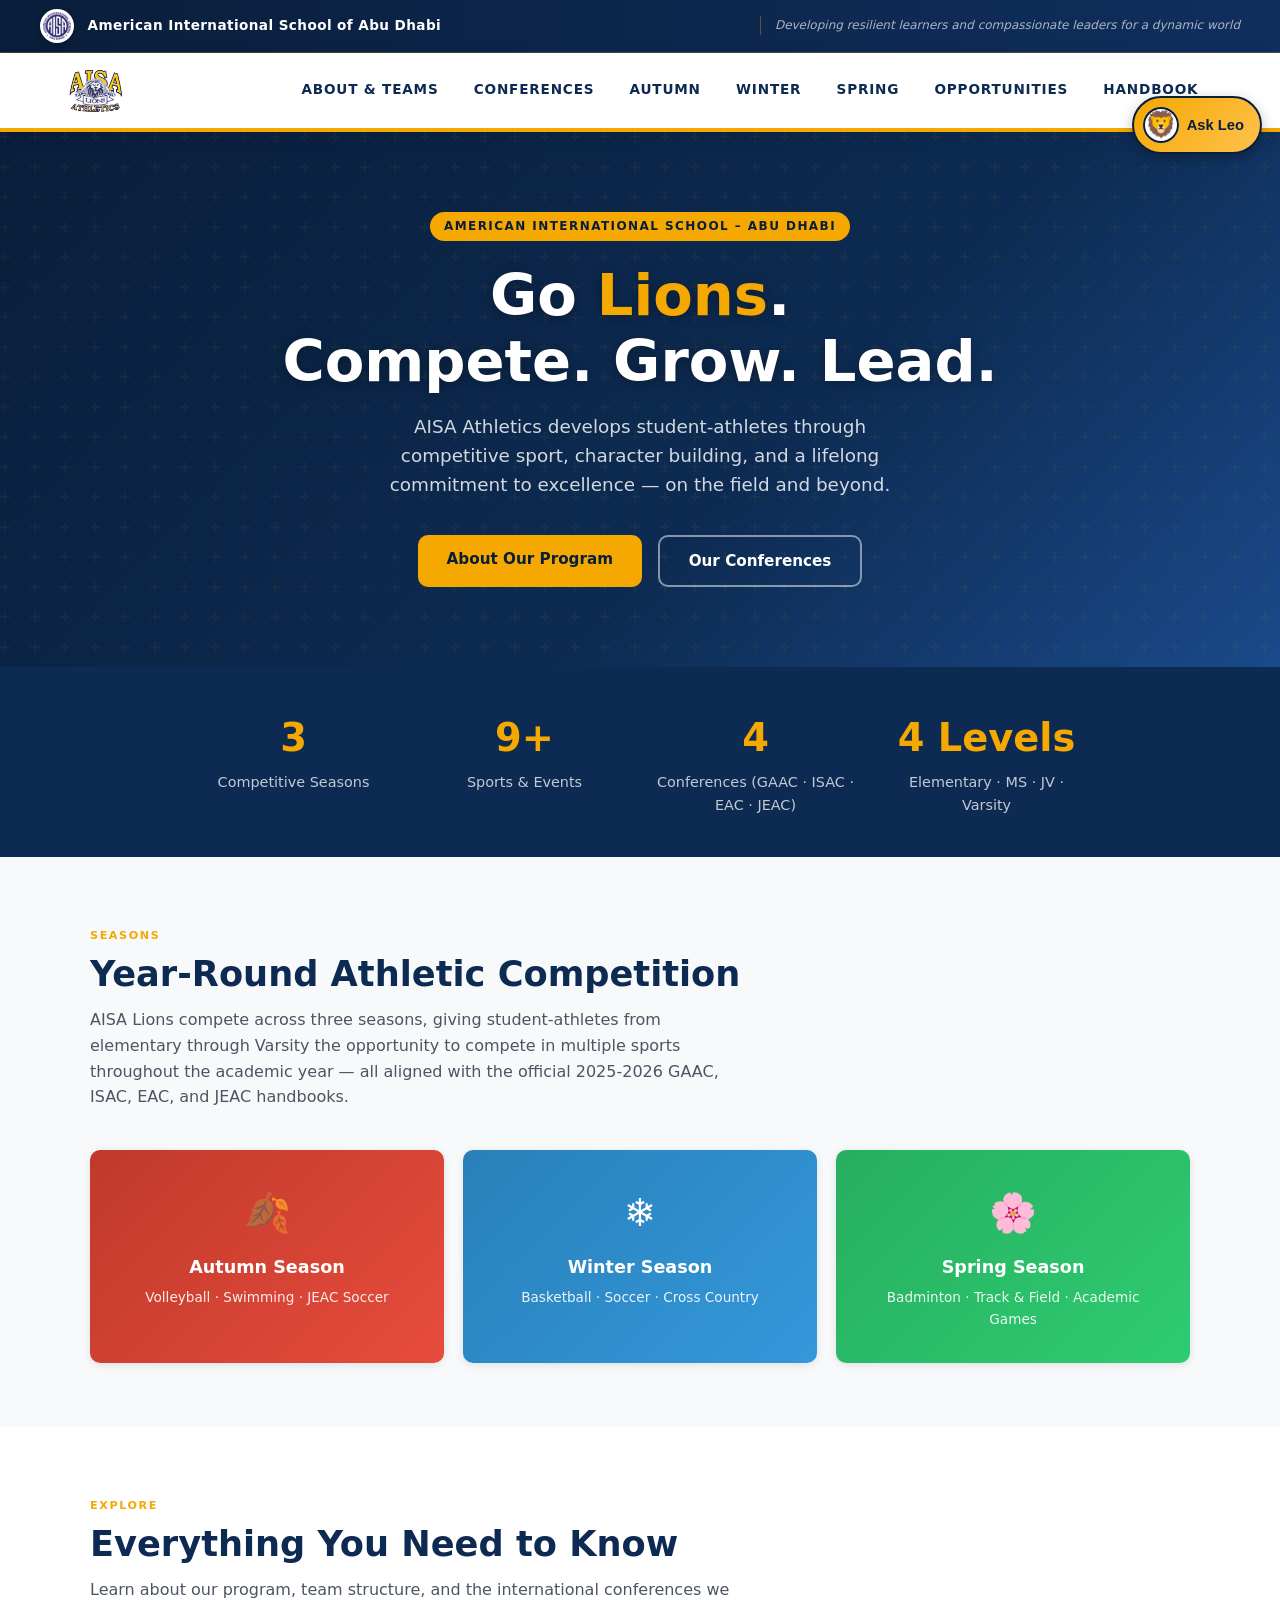
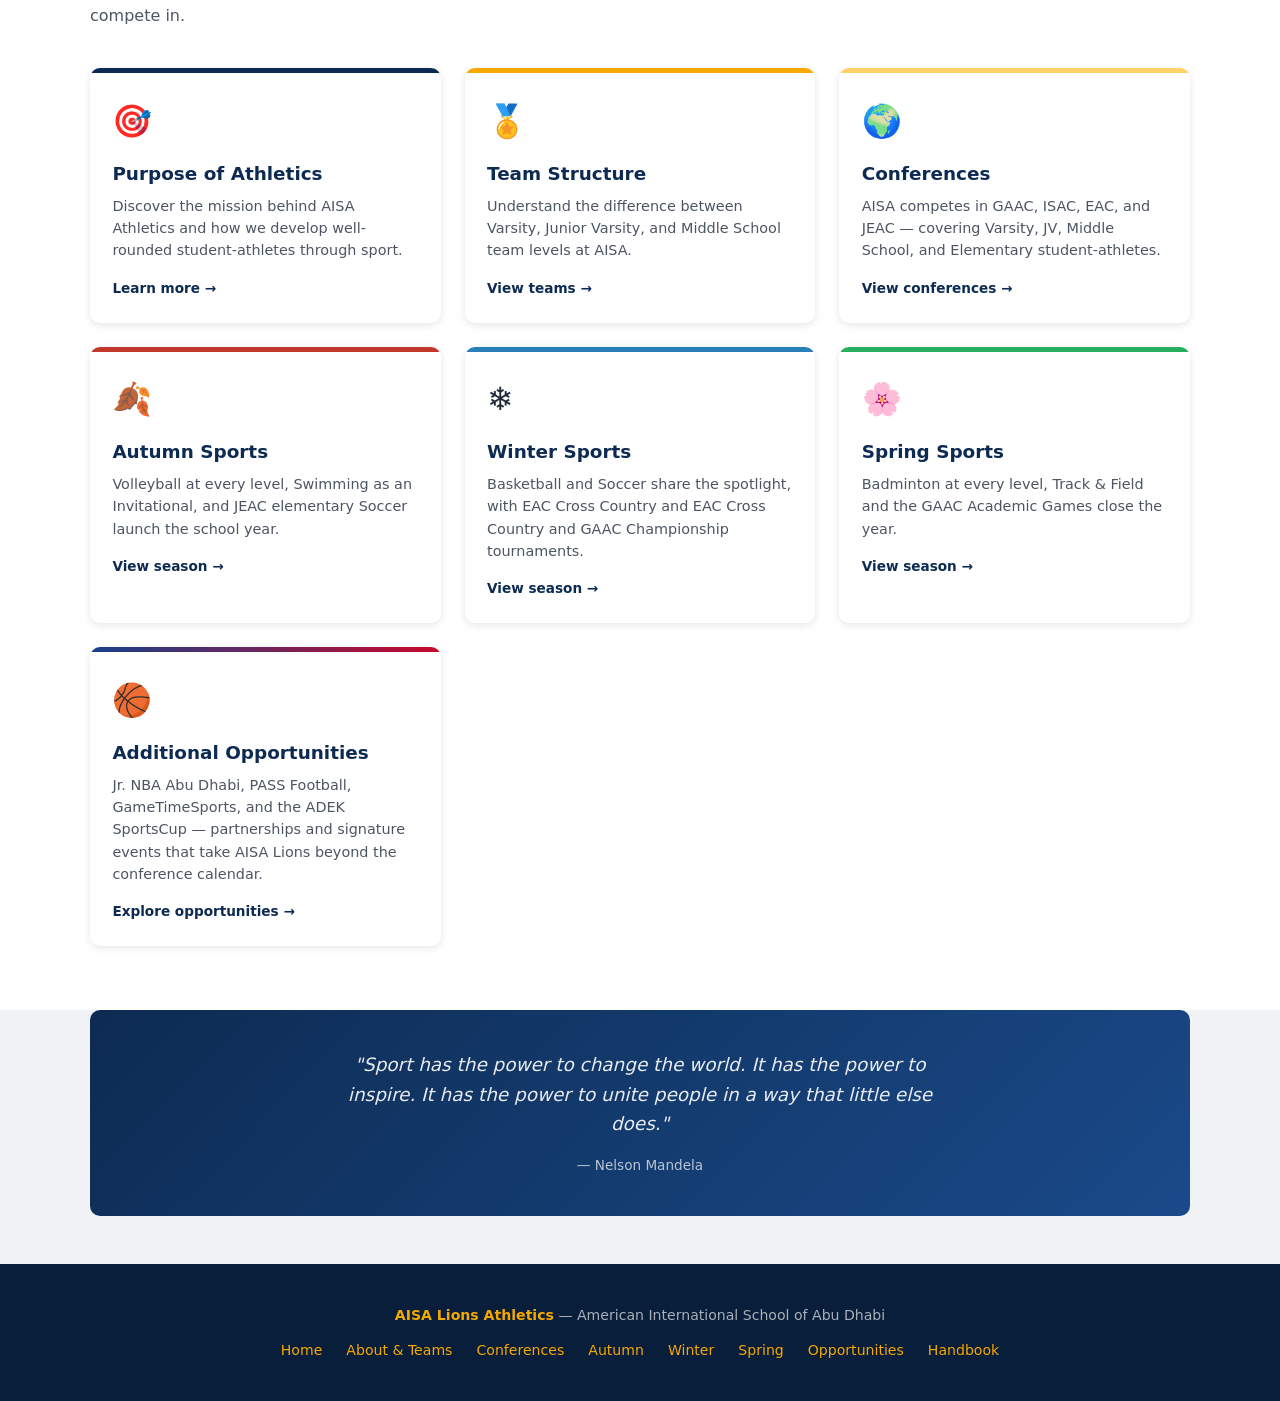
==== index.html @ 39040dd6 "Add files via upload" ====
<!DOCTYPE html>
<html lang="en">
<head>
  <meta charset="UTF-8" />
  <meta name="viewport" content="width=device-width, initial-scale=1.0" />
  <title>AISA Lions Athletics</title>
  <link rel="stylesheet" href="styles.css" />
</head>
<body>

  <!-- AISA SITE HEADER -->
  <header class="site-header">
    <div class="top-bar">
      <div class="top-bar-inner">
        <img src="AISAOfficalLogo.png" alt="AISA – American International School of Abu Dhabi" class="official-logo" />
        <span class="school-name">American International School of Abu Dhabi</span>
        <span class="top-bar-tagline">Developing resilient learners and compassionate leaders for a dynamic world</span>
      </div>
    </div>
    <nav class="main-nav" aria-label="Primary">
      <div class="main-nav-inner">
        <a href="index.html" class="lions-brand" aria-label="AISA Lions Athletics — Home">
          <img src="GAAC%20Logos(WebsiteVersion)/AISA/AISALionsLogo%20%20copy.png" alt="AISA Lions Athletics" />
        </a>
        <input type="checkbox" id="nav-toggle-checkbox" />
        <label for="nav-toggle-checkbox" class="nav-toggle" aria-label="Toggle navigation">☰</label>
        <ul class="nav-links">
          <li><a href="purpose.html">About &amp; Teams</a></li>
          <li><a href="conferences.html">Conferences</a></li>
          <li><a href="autumn.html">Autumn</a></li>
          <li><a href="winter.html">Winter</a></li>
          <li><a href="spring.html">Spring</a></li>
          <li><a href="opportunities.html">Opportunities</a></li>
          <li><a href="handbook.html">Handbook</a></li>
        </ul>
      </div>
    </nav>
  </header>

  <!-- HERO -->
  <section class="hero">
    <div class="hero-content">
      <span class="hero-eyebrow">American International School – Abu Dhabi</span>
      <h1>Go <em>Lions</em>.<br>Compete. Grow. Lead.</h1>
      <p>AISA Athletics develops student-athletes through competitive sport, character building, and a lifelong commitment to excellence — on the field and beyond.</p>
      <div class="hero-ctas">
        <a class="btn btn-gold" href="purpose.html">About Our Program</a>
        <a class="btn btn-outline" href="conferences.html">Our Conferences</a>
      </div>
    </div>
  </section>

  <!-- STATS STRIP -->
  <div class="stats-strip">
    <div class="stats-inner">
      <div class="stat-item"><h2>3</h2><p>Competitive Seasons</p></div>
      <div class="stat-item"><h2>9+</h2><p>Sports &amp; Events</p></div>
      <div class="stat-item"><h2>4</h2><p>Conferences (GAAC · ISAC · EAC · JEAC)</p></div>
      <div class="stat-item"><h2>4 Levels</h2><p>Elementary · MS · JV · Varsity</p></div>
    </div>
  </div>

  <!-- SEASON OVERVIEW -->
  <section style="background: var(--off-white);">
    <div class="container">
      <div class="section-label">Seasons</div>
      <h2 class="section-title">Year-Round Athletic Competition</h2>
      <p class="section-sub">AISA Lions compete across three seasons, giving student-athletes from elementary through Varsity the opportunity to compete in multiple sports throughout the academic year — all aligned with the official 2025-2026 GAAC, ISAC, EAC, and JEAC handbooks.</p>
      <div class="season-nav">
        <a class="season-card sc-autumn" href="autumn.html">
          <span class="season-icon">🍂</span>
          Autumn Season
          <p>Volleyball · Swimming · JEAC Soccer</p>
        </a>
        <a class="season-card sc-winter" href="winter.html">
          <span class="season-icon">❄️</span>
          Winter Season
          <p>Basketball · Soccer · Cross Country</p>
        </a>
        <a class="season-card sc-spring" href="spring.html">
          <span class="season-icon">🌸</span>
          Spring Season
          <p>Badminton · Track &amp; Field · Academic Games</p>
        </a>
      </div>
    </div>
  </section>

  <!-- QUICK LINKS -->
  <section>
    <div class="container">
      <div class="section-label">Explore</div>
      <h2 class="section-title">Everything You Need to Know</h2>
      <p class="section-sub">Learn about our program, team structure, and the international conferences we compete in.</p>
      <div class="card-grid">

        <a class="card" href="purpose.html">
          <div class="card-accent" style="background: var(--navy);"></div>
          <div class="card-body">
            <span class="card-icon">🎯</span>
            <h3>Purpose of Athletics</h3>
            <p>Discover the mission behind AISA Athletics and how we develop well-rounded student-athletes through sport.</p>
            <span class="card-link">Learn more →</span>
          </div>
        </a>

        <a class="card" href="purpose.html#teams">
          <div class="card-accent" style="background: var(--gold);"></div>
          <div class="card-body">
            <span class="card-icon">🏅</span>
            <h3>Team Structure</h3>
            <p>Understand the difference between Varsity, Junior Varsity, and Middle School team levels at AISA.</p>
            <span class="card-link">View teams →</span>
          </div>
        </a>

        <a class="card" href="conferences.html">
          <div class="card-accent" style="background: var(--gold-light);"></div>
          <div class="card-body">
            <span class="card-icon">🌍</span>
            <h3>Conferences</h3>
            <p>AISA competes in GAAC, ISAC, EAC, and JEAC — covering Varsity, JV, Middle School, and Elementary student-athletes.</p>
            <span class="card-link">View conferences →</span>
          </div>
        </a>

        <a class="card" href="autumn.html">
          <div class="card-accent" style="background: var(--autumn);"></div>
          <div class="card-body">
            <span class="card-icon">🍂</span>
            <h3>Autumn Sports</h3>
            <p>Volleyball at every level, Swimming as an Invitational, and JEAC elementary Soccer launch the school year.</p>
            <span class="card-link">View season →</span>
          </div>
        </a>

        <a class="card" href="winter.html">
          <div class="card-accent" style="background: var(--winter);"></div>
          <div class="card-body">
            <span class="card-icon">❄️</span>
            <h3>Winter Sports</h3>
            <p>Basketball and Soccer share the spotlight, with EAC Cross Country and EAC Cross Country and GAAC Championship tournaments.</p>
            <span class="card-link">View season →</span>
          </div>
        </a>

        <a class="card" href="spring.html">
          <div class="card-accent" style="background: var(--spring);"></div>
          <div class="card-body">
            <span class="card-icon">🌸</span>
            <h3>Spring Sports</h3>
            <p>Badminton at every level, Track &amp; Field and the GAAC Academic Games close the year.</p>
            <span class="card-link">View season →</span>
          </div>
        </a>

        <a class="card" href="opportunities.html">
          <div class="card-accent" style="background: linear-gradient(90deg, #17408b, #c9082a);"></div>
          <div class="card-body">
            <span class="card-icon">🏀</span>
            <h3>Additional Opportunities</h3>
            <p>Jr. NBA Abu Dhabi, PASS Football, GameTimeSports, and the ADEK SportsCup — partnerships and signature events that take AISA Lions beyond the conference calendar.</p>
            <span class="card-link">Explore opportunities →</span>
          </div>
        </a>

      </div>
    </div>
  </section>

  <!-- CALLOUT -->
  <section style="background: var(--gray-100); padding-top: 0; padding-bottom: 3rem;">
    <div class="container">
      <div class="callout">
        <p>"Sport has the power to change the world. It has the power to inspire. It has the power to unite people in a way that little else does."</p>
        <cite>— Nelson Mandela</cite>
      </div>
    </div>
  </section>

  <!-- FOOTER -->
  <footer>
    <strong>AISA Lions Athletics</strong> — American International School of Abu Dhabi<br>
    <div class="footer-links">
      <a href="index.html">Home</a>
      <a href="purpose.html">About &amp; Teams</a>
      <a href="conferences.html">Conferences</a>
      <a href="autumn.html">Autumn</a>
      <a href="winter.html">Winter</a>
      <a href="spring.html">Spring</a>
      <a href="opportunities.html">Opportunities</a>
      <a href="handbook.html">Handbook</a>
    </div>
  </footer>

  <script src="leo.js" defer></script>
</body>
</html>
---- styles.css ----
/* ============================================================
   AISA Lions Athletics — Shared Stylesheet
   ============================================================ */

:root {
  --navy:      #0d2b52;
  --navy-dark: #091e3a;
  --gold:      #f5a800;
  --gold-light:#ffd166;
  --white:     #ffffff;
  --off-white: #f8f9fb;
  --gray-100:  #f0f2f5;
  --gray-300:  #d1d5db;
  --gray-600:  #4b5563;
  --gray-800:  #1f2937;
  --autumn:    #c0392b;
  --winter:    #2980b9;
  --spring:    #27ae60;
  --shadow-sm: 0 2px 8px rgba(0,0,0,.10);
  --shadow-md: 0 4px 20px rgba(0,0,0,.14);
  --radius:    10px;
}

*, *::before, *::after { box-sizing: border-box; margin: 0; padding: 0; }

html { scroll-behavior: smooth; }

body {
  font-family: 'Segoe UI', system-ui, -apple-system, sans-serif;
  color: var(--gray-800);
  background: var(--white);
  line-height: 1.6;
}

/* ============================================================
   AISA SITE HEADER — Lions Athletics
============================================================ */
.site-header { position: relative; }

/* ── Top Bar (school identity, scrolls away) ── */
.top-bar {
  background: linear-gradient(90deg, var(--navy-dark) 0%, #102e5e 100%);
  color: rgba(255,255,255,.9);
  padding: .55rem 1.5rem;
  border-bottom: 1px solid rgba(245,168,0,.25);
}
.top-bar-inner {
  max-width: 1200px;
  margin: 0 auto;
  display: flex;
  align-items: center;
  gap: .85rem;
}
.official-logo {
  width: 34px;
  height: 34px;
  background: var(--white);
  border-radius: 50%;
  padding: 3px;
  flex-shrink: 0;
  box-shadow: 0 2px 6px rgba(0,0,0,.25);
  display: block;
}
.school-name {
  font-size: .85rem;
  font-weight: 700;
  letter-spacing: .03em;
  color: var(--white);
}
.top-bar-tagline {
  font-size: .75rem;
  font-style: italic;
  color: rgba(255,255,255,.65);
  margin-left: auto;
  border-left: 1px solid rgba(245,168,0,.35);
  padding-left: .85rem;
}

/* ── Main Nav (athletics brand + nav, sticky) ── */
.main-nav {
  background: var(--white);
  position: sticky;
  top: 0;
  z-index: 100;
  box-shadow: 0 4px 18px rgba(0,0,0,.08);
  border-bottom: 4px solid var(--gold);
}
.main-nav-inner {
  max-width: 1200px;
  margin: 0 auto;
  padding: 0 1.5rem;
  display: flex;
  align-items: center;
  gap: 1rem;
}

.lions-brand {
  display: flex;
  align-items: center;
  flex-shrink: 0;
  text-decoration: none;
  padding: .35rem 0;
}
.lions-brand img {
  height: 64px;
  width: auto;
  display: block;
  transition: transform .25s ease;
}
.lions-brand:hover img { transform: scale(1.05); }

#nav-toggle-checkbox { display: none; }
.nav-toggle {
  display: none;
  background: var(--navy);
  color: var(--gold);
  border: none;
  font-size: 1.5rem;
  padding: .25rem .65rem;
  border-radius: 6px;
  cursor: pointer;
  margin-left: auto;
  font-weight: 700;
  line-height: 1;
}

.nav-links {
  display: flex;
  list-style: none;
  gap: 0;
  margin: 0 0 0 auto;
  padding: 0;
}
.nav-links li { list-style: none; }
.nav-links a {
  display: block;
  padding: 1.6rem 1.1rem;
  color: var(--navy);
  text-decoration: none;
  font-size: .85rem;
  font-weight: 700;
  letter-spacing: .06em;
  text-transform: uppercase;
  position: relative;
  transition: color .15s;
  white-space: nowrap;
}
.nav-links a::after {
  content: '';
  position: absolute;
  left: 50%;
  bottom: 0;
  width: 0;
  height: 4px;
  background: var(--gold);
  transition: width .25s ease, left .25s ease;
  transform: translateY(0);
}
.nav-links a:hover { color: var(--gold); }
.nav-links a:hover::after,
.nav-links a.active::after {
  width: calc(100% - 2.2rem);
  left: 1.1rem;
}
.nav-links a.active { color: var(--navy); }

@media (max-width: 900px) {
  .lions-brand img { height: 54px; }
  .nav-links a { padding: 1.3rem .85rem; font-size: .78rem; }
  .top-bar-tagline { display: none; }
}

@media (max-width: 720px) {
  .main-nav-inner { padding: 0 1rem; }
  .nav-toggle { display: block; }
  .nav-links {
    display: none;
    position: absolute;
    top: 100%;
    left: 0;
    right: 0;
    flex-direction: column;
    background: var(--white);
    border-bottom: 4px solid var(--gold);
    box-shadow: 0 8px 16px rgba(0,0,0,.12);
    margin: 0;
  }
  #nav-toggle-checkbox:checked ~ .nav-links { display: flex; }
  .nav-links a { padding: 1rem 1.25rem; border-bottom: 1px solid var(--gray-100); }
  .nav-links a::after { display: none; }
  .nav-links a:hover { background: var(--off-white); color: var(--navy); }
  .nav-links a.active { background: var(--off-white); border-left: 4px solid var(--gold); }
}

@media (max-width: 480px) {
  .school-name { font-size: .7rem; letter-spacing: 0; }
  .lions-brand img { height: 46px; }
  .top-bar { padding: .4rem .9rem; }
  .official-logo { width: 28px; height: 28px; }
}

/* ---- HERO ---- */
.hero {
  background: linear-gradient(135deg, var(--navy-dark) 0%, var(--navy) 60%, #1a4a8a 100%);
  color: var(--white);
  text-align: center;
  padding: 5rem 1.5rem;
  position: relative;
  overflow: hidden;
}

.hero::before {
  content: "";
  position: absolute;
  inset: 0;
  background: url("data:image/svg+xml,%3Csvg width='60' height='60' viewBox='0 0 60 60' xmlns='http://www.w3.org/2000/svg'%3E%3Cg fill='none' fill-rule='evenodd'%3E%3Cg fill='%23f5a800' fill-opacity='0.05'%3E%3Cpath d='M36 34v-4h-2v4h-4v2h4v4h2v-4h4v-2h-4zm0-30V0h-2v4h-4v2h4v4h2V6h4V4h-4zM6 34v-4H4v4H0v2h4v4h2v-4h4v-2H6zM6 4V0H4v4H0v2h4v4h2V6h4V4H6z'/%3E%3C/g%3E%3C/g%3E%3C/svg%3E");
  opacity: 1;
}

.hero-content { position: relative; max-width: 760px; margin: 0 auto; }

.hero-eyebrow {
  display: inline-block;
  background: var(--gold);
  color: var(--navy-dark);
  font-size: .75rem;
  font-weight: 800;
  letter-spacing: .12em;
  text-transform: uppercase;
  padding: .3rem .9rem;
  border-radius: 2rem;
  margin-bottom: 1.4rem;
}

.hero h1 {
  font-size: clamp(2.2rem, 5vw, 3.6rem);
  font-weight: 900;
  line-height: 1.15;
  margin-bottom: 1rem;
  text-shadow: 0 2px 12px rgba(0,0,0,.3);
}

.hero h1 em {
  color: var(--gold);
  font-style: normal;
}

.hero p {
  font-size: 1.15rem;
  color: rgba(255,255,255,.82);
  max-width: 560px;
  margin: 0 auto 2.2rem;
}

.btn {
  display: inline-block;
  padding: .75rem 1.8rem;
  border-radius: var(--radius);
  font-weight: 700;
  font-size: .95rem;
  text-decoration: none;
  transition: transform .15s, box-shadow .15s, opacity .15s;
}

.btn:hover { transform: translateY(-2px); box-shadow: var(--shadow-md); opacity: .92; }

.btn-gold  { background: var(--gold); color: var(--navy-dark); }
.btn-white { background: var(--white); color: var(--navy); border: 2px solid var(--white); }
.btn-outline { background: transparent; color: var(--white); border: 2px solid rgba(255,255,255,.5); }
.btn-outline:hover { border-color: var(--gold); color: var(--gold); }

.hero-ctas { display: flex; gap: 1rem; justify-content: center; flex-wrap: wrap; }

/* ---- SECTION WRAPPERS ---- */
section { padding: 4rem 1.5rem; }

.container { max-width: 1100px; margin: 0 auto; }

.section-label {
  display: inline-block;
  font-size: .7rem;
  font-weight: 800;
  letter-spacing: .14em;
  text-transform: uppercase;
  color: var(--gold);
  margin-bottom: .5rem;
}

.section-title {
  font-size: clamp(1.6rem, 3vw, 2.2rem);
  font-weight: 800;
  color: var(--navy);
  margin-bottom: .75rem;
  line-height: 1.2;
}

.section-sub {
  color: var(--gray-600);
  max-width: 640px;
  margin-bottom: 2.5rem;
  font-size: 1rem;
}

/* ---- CARD GRID ---- */
.card-grid {
  display: grid;
  grid-template-columns: repeat(auto-fit, minmax(260px, 1fr));
  gap: 1.5rem;
}

.card {
  background: var(--white);
  border-radius: var(--radius);
  box-shadow: var(--shadow-sm);
  overflow: hidden;
  transition: transform .2s, box-shadow .2s;
  text-decoration: none;
  color: inherit;
}

.card:hover { transform: translateY(-4px); box-shadow: var(--shadow-md); }

.card-accent {
  height: 5px;
}

.card-body { padding: 1.4rem; }

.card-icon {
  font-size: 2rem;
  margin-bottom: .75rem;
  display: block;
}

.card h3 {
  font-size: 1.15rem;
  font-weight: 700;
  color: var(--navy);
  margin-bottom: .4rem;
}

.card p {
  font-size: .9rem;
  color: var(--gray-600);
  line-height: 1.55;
}

.card-link {
  display: inline-block;
  margin-top: 1rem;
  font-size: .85rem;
  font-weight: 600;
  color: var(--navy);
  text-decoration: none;
}
.card-link:hover { color: var(--gold); }

/* ---- SEASON BANNER ---- */
.season-hero {
  padding: 4rem 1.5rem;
  color: var(--white);
  text-align: center;
}

.season-hero h1 { font-size: clamp(2rem, 5vw, 3.2rem); font-weight: 900; margin-bottom: .5rem; }
.season-hero p { font-size: 1.1rem; opacity: .88; max-width: 540px; margin: 0 auto; }

.autumn-hero { background: linear-gradient(135deg, #7d1e10, #c0392b, #e74c3c); }
.winter-hero { background: linear-gradient(135deg, #1a4a72, #2980b9, #3498db); }
.spring-hero  { background: linear-gradient(135deg, #145a32, #27ae60, #2ecc71); }

/* ---- SPORT CARDS ---- */
.sport-grid {
  display: grid;
  grid-template-columns: repeat(auto-fit, minmax(280px, 1fr));
  gap: 1.5rem;
}

.sport-card {
  background: var(--white);
  border-radius: var(--radius);
  box-shadow: var(--shadow-sm);
  overflow: hidden;
  transition: transform .2s, box-shadow .2s;
}

.sport-card:hover { transform: translateY(-4px); box-shadow: var(--shadow-md); }

.sport-card-header {
  padding: 1.4rem;
  display: flex;
  align-items: center;
  gap: 1rem;
}

.sport-emoji { font-size: 2.4rem; flex-shrink: 0; }

.sport-card-header h3 { font-size: 1.2rem; font-weight: 700; color: var(--white); margin-bottom: .15rem; }
.sport-card-header span { font-size: .8rem; opacity: .85; color: var(--white); }

.sport-card-body { padding: 1.2rem 1.4rem; }

.sport-card-body p { font-size: .9rem; color: var(--gray-600); margin-bottom: 1rem; }

.team-badges { display: flex; flex-wrap: wrap; gap: .4rem; }

.badge {
  display: inline-block;
  padding: .25rem .7rem;
  border-radius: 2rem;
  font-size: .75rem;
  font-weight: 600;
  border: 1.5px solid;
}

.badge-varsity { border-color: var(--navy); color: var(--navy); background: rgba(13,43,82,.07); }
.badge-jv      { border-color: var(--gold); color: #8a6100; background: rgba(245,168,0,.10); }
.badge-ms      { border-color: var(--spring); color: #145a32; background: rgba(39,174,96,.10); }

/* ---- TEAM LEVEL SECTION (purpose page) ---- */
.level-grid {
  display: grid;
  grid-template-columns: repeat(auto-fit, minmax(240px, 1fr));
  gap: 1.5rem;
  margin-top: 2rem;
}

.level-card {
  border-radius: var(--radius);
  padding: 1.8rem;
  text-align: center;
}

.level-card h3 { font-size: 1.3rem; font-weight: 800; margin: .75rem 0 .4rem; }
.level-card p  { font-size: .9rem; line-height: 1.6; }

.level-varsity { background: linear-gradient(135deg, #0d2b52, #1a4a8a); color: var(--white); }
.level-jv      { background: linear-gradient(135deg, #7a5100, #c47d00); color: var(--white); }
.level-ms      { background: linear-gradient(135deg, #145a32, #1e8449); color: var(--white); }

.level-icon { font-size: 2.6rem; }

/* ---- VALUES ---- */
.values-grid {
  display: grid;
  grid-template-columns: repeat(auto-fit, minmax(200px, 1fr));
  gap: 1.2rem;
}

.value-item {
  text-align: center;
  padding: 1.6rem 1rem;
  border-radius: var(--radius);
  background: var(--gray-100);
}

.value-item .icon { font-size: 2rem; margin-bottom: .6rem; display: block; }
.value-item h4 { font-weight: 700; color: var(--navy); margin-bottom: .3rem; }
.value-item p  { font-size: .85rem; color: var(--gray-600); }

/* ---- SEASON NAV CARDS ---- */
.season-nav {
  display: grid;
  grid-template-columns: repeat(auto-fit, minmax(220px, 1fr));
  gap: 1.2rem;
}

.season-card {
  border-radius: var(--radius);
  padding: 2rem;
  text-align: center;
  text-decoration: none;
  color: var(--white);
  font-weight: 700;
  font-size: 1.1rem;
  transition: transform .2s, box-shadow .2s;
  box-shadow: var(--shadow-sm);
}

.season-card:hover { transform: translateY(-4px); box-shadow: var(--shadow-md); }
.season-card p { font-size: .85rem; font-weight: 400; margin-top: .4rem; opacity: .9; }
.season-card .season-icon { font-size: 2.4rem; display: block; margin-bottom: .6rem; }

.sc-autumn { background: linear-gradient(135deg, #c0392b, #e74c3c); }
.sc-winter { background: linear-gradient(135deg, #2980b9, #3498db); }
.sc-spring  { background: linear-gradient(135deg, #27ae60, #2ecc71); }

/* ---- STATS STRIP ---- */
.stats-strip {
  background: var(--navy);
  color: var(--white);
  padding: 2.5rem 1.5rem;
  text-align: center;
}

.stats-inner {
  max-width: 900px;
  margin: 0 auto;
  display: grid;
  grid-template-columns: repeat(auto-fit, minmax(160px, 1fr));
  gap: 1.5rem;
}

.stat-item h2 { font-size: 2.4rem; font-weight: 900; color: var(--gold); }
.stat-item p  { font-size: .9rem; color: rgba(255,255,255,.75); margin-top: .15rem; }

/* ---- SCHEDULE TABLE ---- */
.schedule-table {
  width: 100%;
  border-collapse: collapse;
  font-size: .9rem;
  box-shadow: var(--shadow-sm);
  border-radius: var(--radius);
  overflow: hidden;
}

.schedule-table th {
  background: var(--navy);
  color: var(--gold);
  text-align: left;
  padding: .75rem 1rem;
  font-weight: 700;
  font-size: .8rem;
  letter-spacing: .06em;
  text-transform: uppercase;
}

.schedule-table td {
  padding: .7rem 1rem;
  border-bottom: 1px solid var(--gray-100);
  color: var(--gray-800);
}

.schedule-table tr:last-child td { border-bottom: none; }
.schedule-table tr:nth-child(even) td { background: var(--gray-100); }

/* ---- QUOTE / CALLOUT ---- */
.callout {
  background: linear-gradient(135deg, var(--navy), #1a4a8a);
  color: var(--white);
  border-radius: var(--radius);
  padding: 2.5rem;
  text-align: center;
}

.callout p { font-size: 1.15rem; font-style: italic; opacity: .9; max-width: 600px; margin: 0 auto 1rem; }
.callout cite { font-size: .85rem; opacity: .7; font-style: normal; display: block; }

/* ---- FOOTER ---- */
footer {
  background: var(--navy-dark);
  color: rgba(255,255,255,.65);
  padding: 2.5rem 1.5rem;
  text-align: center;
  font-size: .88rem;
}

footer strong { color: var(--gold); }
footer a { color: var(--gold); text-decoration: none; }
footer .footer-links { display: flex; gap: 1.5rem; justify-content: center; flex-wrap: wrap; margin-top: .75rem; }

/* ---- BREADCRUMB ---- */
.breadcrumb {
  background: var(--gray-100);
  padding: .6rem 1.5rem;
  font-size: .82rem;
  color: var(--gray-600);
}

.breadcrumb a { color: var(--navy); text-decoration: none; font-weight: 500; }
.breadcrumb a:hover { color: var(--gold); }
.breadcrumb span { margin: 0 .4rem; }

/* ---- RESPONSIVE ---- */
@media (max-width: 640px) {
  .nav-links a { padding: .7rem .6rem; font-size: .8rem; }
  .nav-links a::before { display: none; }
  section { padding: 2.5rem 1rem; }
  .hero { padding: 3.5rem 1rem; }
  .callout { padding: 1.8rem 1rem; }
}

/* ============================================================
   LEO — AISA Lions Athletics chat assistant
============================================================ */
#leo-widget { position: fixed; top: 96px; right: 18px; z-index: 1000; font-family: 'Segoe UI', system-ui, sans-serif; }

#leo-toggle {
  display: flex; align-items: center; gap: .5rem;
  background: linear-gradient(135deg, var(--gold) 0%, #ffc14d 100%);
  color: var(--navy-dark);
  border: 2.5px solid var(--navy-dark);
  border-radius: 50px;
  padding: .55rem 1rem .55rem .55rem;
  font-weight: 800;
  font-size: .92rem;
  cursor: pointer;
  box-shadow: 0 4px 14px rgba(0,0,0,.25);
  transition: transform .15s, box-shadow .15s;
}
#leo-toggle:hover { transform: translateY(-2px); box-shadow: 0 6px 20px rgba(0,0,0,.3); }
#leo-toggle .leo-emoji {
  font-size: 1.6rem;
  background: var(--white);
  border-radius: 50%;
  width: 36px; height: 36px;
  display: inline-flex; align-items: center; justify-content: center;
  box-shadow: inset 0 0 0 2px var(--navy-dark);
  line-height: 1;
}
#leo-toggle.leo-active .leo-toggle-text { display: none; }
#leo-toggle.leo-active { padding: .35rem; }

#leo-panel {
  position: absolute;
  top: 60px; right: 0;
  width: 480px;
  max-width: calc(100vw - 24px);
  height: 620px;
  max-height: calc(100vh - 120px);
  background: var(--white);
  border-radius: 14px;
  box-shadow: 0 12px 40px rgba(0,0,0,.32);
  display: flex; flex-direction: column;
  overflow: hidden;
  transform-origin: top right;
  transition: opacity .18s, transform .18s;
  border: 2px solid var(--navy-dark);
}
#leo-panel.leo-hidden { opacity: 0; transform: scale(.92) translateY(-10px); pointer-events: none; }

.leo-header {
  background: linear-gradient(135deg, var(--navy-dark), var(--navy));
  color: var(--white);
  padding: .85rem 1rem;
  display: flex; align-items: center; gap: .7rem;
  border-bottom: 3px solid var(--gold);
}
.leo-avatar {
  font-size: 1.7rem;
  background: var(--gold);
  border-radius: 50%;
  width: 42px; height: 42px;
  display: inline-flex; align-items: center; justify-content: center;
  flex-shrink: 0;
  box-shadow: 0 0 0 2px var(--white);
}
.leo-title { flex: 1; line-height: 1.15; }
.leo-title strong { display: block; font-size: 1.05rem; color: var(--gold); }
.leo-title small { font-size: .72rem; opacity: .8; }
.leo-title small::before {
  content: '●';
  color: #2ecc71;
  margin-right: .25rem;
  font-size: .65rem;
  vertical-align: 1px;
}
#leo-close {
  background: transparent; border: none; color: var(--white);
  font-size: 1.7rem; line-height: 1; cursor: pointer;
  width: 28px; height: 28px; border-radius: 50%;
  display: flex; align-items: center; justify-content: center;
  transition: background .15s;
}
#leo-close:hover { background: rgba(255,255,255,.15); }

#leo-messages {
  flex: 1; overflow-y: auto;
  padding: 1rem;
  background: var(--off-white);
  display: flex; flex-direction: column; gap: .6rem;
}
.leo-msg { display: flex; gap: .5rem; max-width: 92%; }
.leo-msg-bot  { align-self: flex-start; }
.leo-msg-user { align-self: flex-end; flex-direction: row-reverse; }
.leo-msg-avatar {
  font-size: 1.1rem; flex-shrink: 0;
  background: var(--gold); border-radius: 50%;
  width: 28px; height: 28px;
  display: inline-flex; align-items: center; justify-content: center;
  align-self: flex-end;
}
.leo-msg-text {
  background: var(--white);
  color: var(--gray-800);
  padding: .65rem .95rem;
  border-radius: 14px;
  font-size: .93rem;
  line-height: 1.58;
  box-shadow: 0 1px 3px rgba(0,0,0,.08);
  word-wrap: break-word;
}
.leo-msg-bot .leo-msg-text  { border-bottom-left-radius: 4px; }
.leo-msg-user .leo-msg-text {
  background: var(--navy);
  color: var(--white);
  border-bottom-right-radius: 4px;
}
.leo-msg-text b { color: var(--navy); font-weight: 700; }
.leo-msg-user .leo-msg-text b { color: var(--gold); }

/* Suggestions dropdown — hidden until toggle is clicked */
#leo-suggestions {
  display: none;
  flex-wrap: wrap; gap: .4rem;
  padding: .65rem .9rem .55rem;
  background: #f0f4ff;
  border-top: 1px solid rgba(13,43,82,.1);
  animation: chips-in .15s ease;
}
#leo-suggestions.leo-chips-open { display: flex; }
@keyframes chips-in {
  from { opacity: 0; transform: translateY(-4px); }
  to   { opacity: 1; transform: translateY(0); }
}
.leo-chip {
  background: var(--white);
  border: 1.5px solid var(--gold);
  color: var(--navy);
  border-radius: 2rem;
  padding: .3rem .8rem;
  font-size: .77rem;
  font-weight: 600;
  cursor: pointer;
  transition: background .15s, color .15s, transform .1s;
}
.leo-chip:hover { background: var(--gold); color: var(--navy-dark); transform: translateY(-1px); }

#leo-form {
  display: flex; gap: .4rem; align-items: center;
  padding: .7rem .8rem .8rem;
  background: var(--off-white);
  border-top: 1px solid var(--gray-100);
}
#leo-chips-toggle {
  background: var(--white);
  border: 1.5px solid var(--gold);
  color: var(--navy);
  border-radius: 50%;
  width: 36px; height: 36px;
  flex-shrink: 0;
  font-size: .85rem;
  cursor: pointer;
  display: flex; align-items: center; justify-content: center;
  transition: background .15s, color .15s;
  title: 'Quick topics';
}
#leo-chips-toggle:hover,
#leo-chips-toggle.active { background: var(--gold); color: var(--navy-dark); }
#leo-input {
  flex: 1;
  border: 1.5px solid var(--gray-300);
  border-radius: 2rem;
  padding: .55rem .9rem;
  font-size: .88rem;
  outline: none;
  font-family: inherit;
  transition: border-color .15s;
}
#leo-input:focus { border-color: var(--gold); }
#leo-form button {
  background: var(--navy);
  color: var(--gold);
  border: none;
  border-radius: 50%;
  width: 38px; height: 38px;
  font-size: 1rem;
  cursor: pointer;
  transition: background .15s;
}
#leo-form button:hover { background: var(--navy-dark); }

@media (max-width: 720px) {
  #leo-widget { top: 78px; right: 10px; }
  #leo-toggle .leo-toggle-text { display: none; }
  #leo-toggle { padding: .35rem; }
  #leo-panel { width: calc(100vw - 20px); height: calc(100vh - 130px); top: 56px; }
}
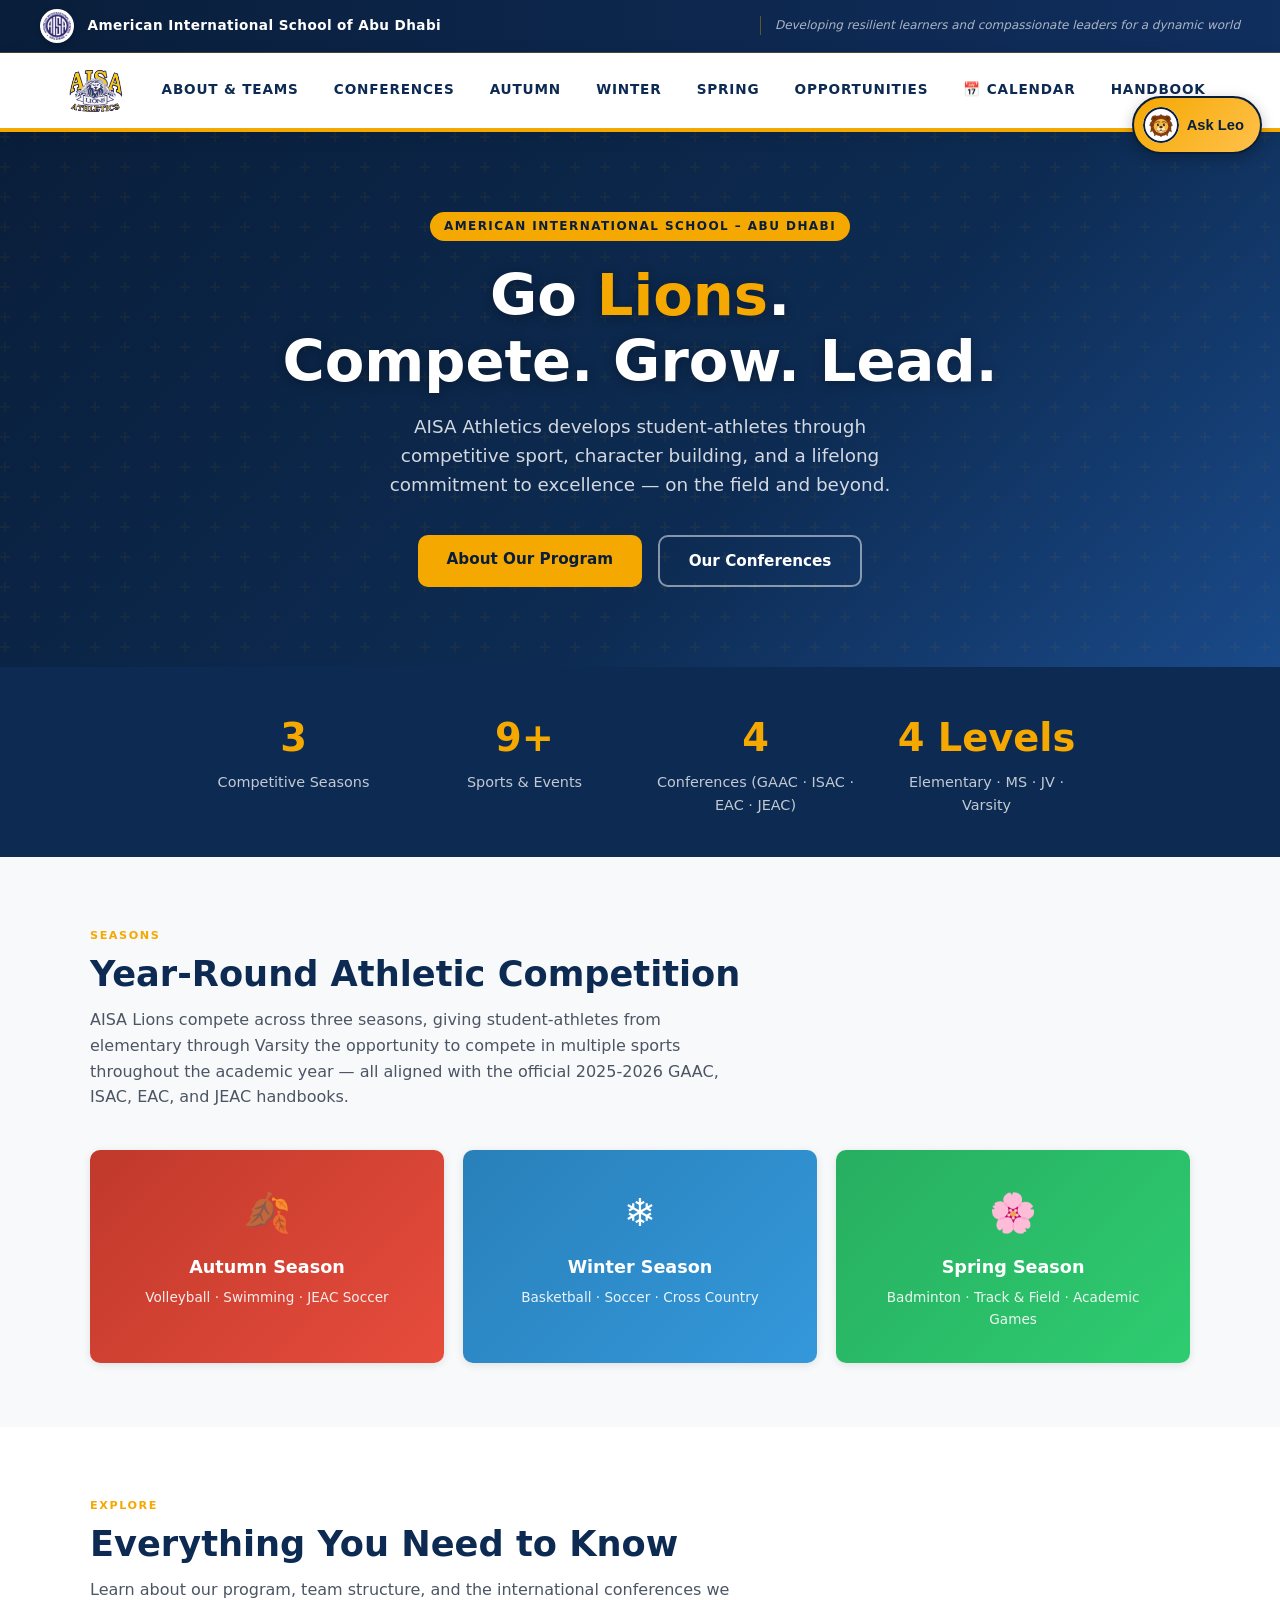
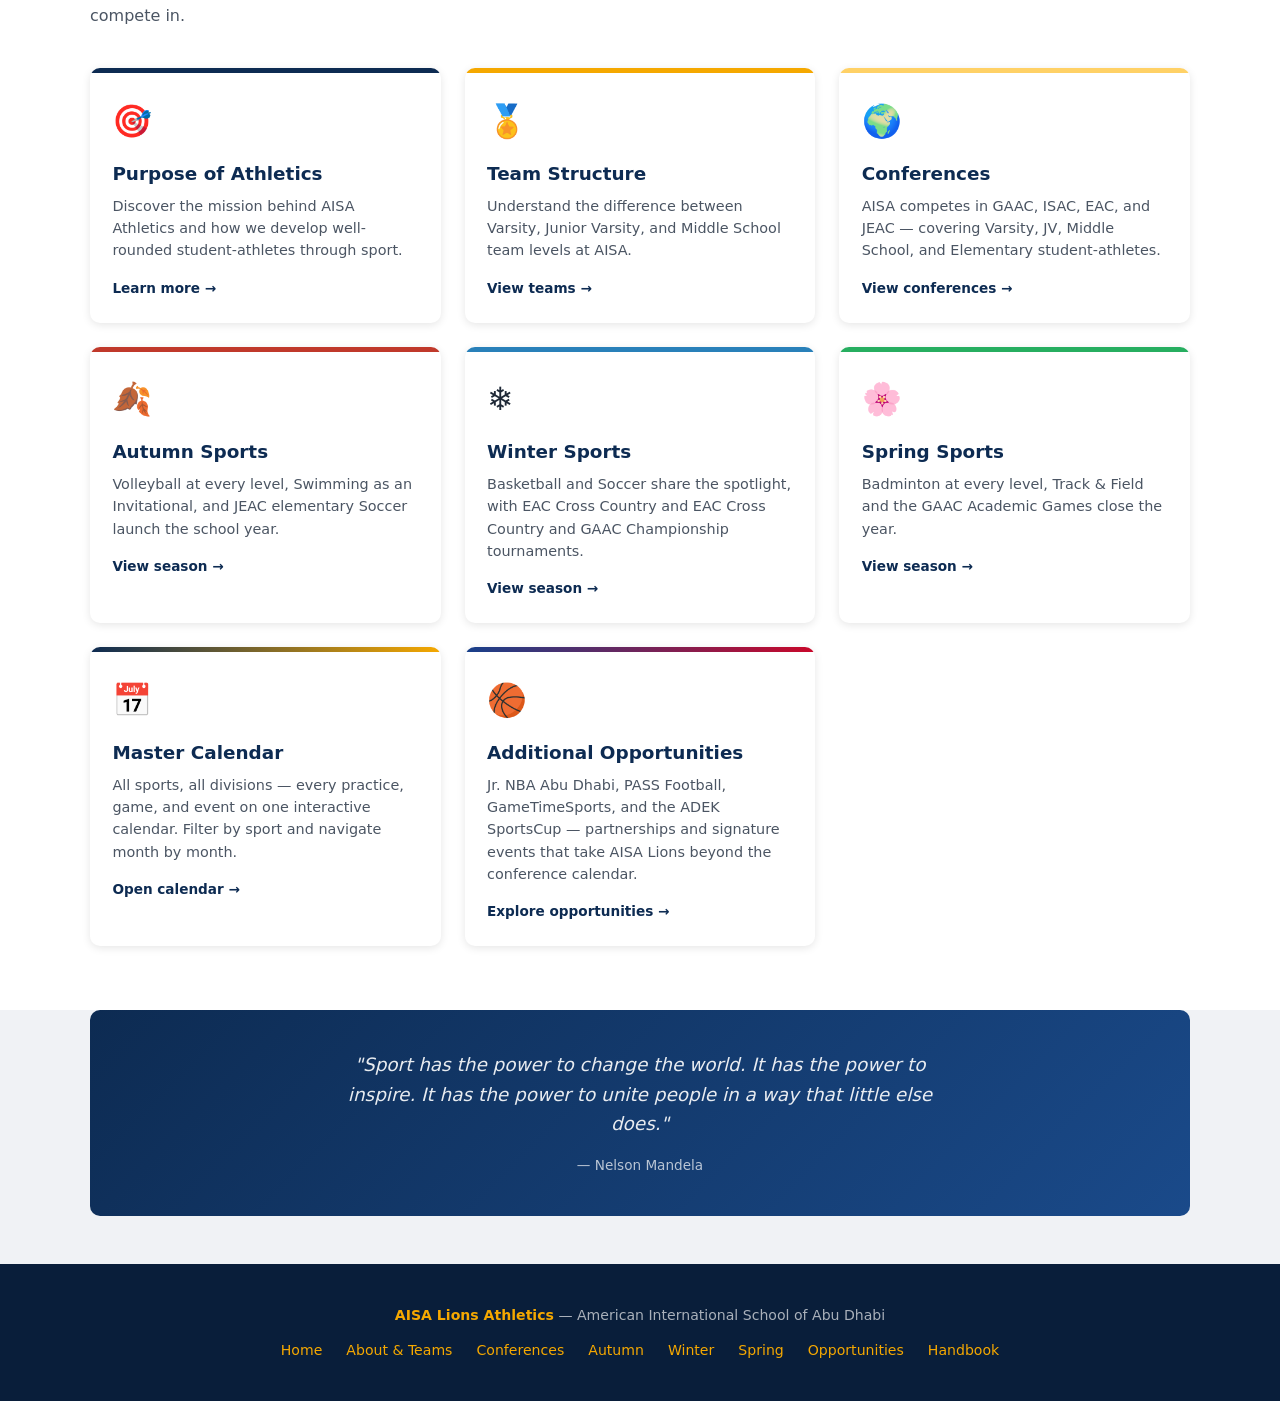
==== commit 863bb714: "Add master athletics calendar and event times to schedule cells Co-Authored-By: Claude Sonnet 4.6 <n" ====
--- a/index.html
+++ b/index.html
@@ -31,6 +31,7 @@
           <li><a href="winter.html">Winter</a></li>
           <li><a href="spring.html">Spring</a></li>
           <li><a href="opportunities.html">Opportunities</a></li>
+          <li><a href="calendar.html">📅 Calendar</a></li>
           <li><a href="handbook.html">Handbook</a></li>
         </ul>
       </div>
@@ -151,6 +152,16 @@
             <h3>Spring Sports</h3>
             <p>Badminton at every level, Track &amp; Field and the GAAC Academic Games close the year.</p>
             <span class="card-link">View season →</span>
+          </div>
+        </a>
+
+        <a class="card" href="calendar.html">
+          <div class="card-accent" style="background: linear-gradient(90deg, #0d2b52, #f5a800);"></div>
+          <div class="card-body">
+            <span class="card-icon">📅</span>
+            <h3>Master Calendar</h3>
+            <p>All sports, all divisions — every practice, game, and event on one interactive calendar. Filter by sport and navigate month by month.</p>
+            <span class="card-link">Open calendar →</span>
           </div>
         </a>
 
--- a/styles.css
+++ b/styles.css
@@ -600,13 +600,13 @@
 }
 #leo-toggle:hover { transform: translateY(-2px); box-shadow: 0 6px 20px rgba(0,0,0,.3); }
 #leo-toggle .leo-emoji {
-  font-size: 1.6rem;
   background: var(--white);
   border-radius: 50%;
   width: 36px; height: 36px;
+  padding: 3px;
   display: inline-flex; align-items: center; justify-content: center;
   box-shadow: inset 0 0 0 2px var(--navy-dark);
-  line-height: 1;
+  object-fit: contain;
 }
 #leo-toggle.leo-active .leo-toggle-text { display: none; }
 #leo-toggle.leo-active { padding: .35rem; }
@@ -637,13 +637,14 @@
   border-bottom: 3px solid var(--gold);
 }
 .leo-avatar {
-  font-size: 1.7rem;
   background: var(--gold);
   border-radius: 50%;
   width: 42px; height: 42px;
+  padding: 4px;
   display: inline-flex; align-items: center; justify-content: center;
   flex-shrink: 0;
   box-shadow: 0 0 0 2px var(--white);
+  object-fit: contain;
 }
 .leo-title { flex: 1; line-height: 1.15; }
 .leo-title strong { display: block; font-size: 1.05rem; color: var(--gold); }
@@ -674,11 +675,13 @@
 .leo-msg-bot  { align-self: flex-start; }
 .leo-msg-user { align-self: flex-end; flex-direction: row-reverse; }
 .leo-msg-avatar {
-  font-size: 1.1rem; flex-shrink: 0;
+  flex-shrink: 0;
   background: var(--gold); border-radius: 50%;
   width: 28px; height: 28px;
+  padding: 3px;
   display: inline-flex; align-items: center; justify-content: center;
   align-self: flex-end;
+  object-fit: contain;
 }
 .leo-msg-text {
   background: var(--white);
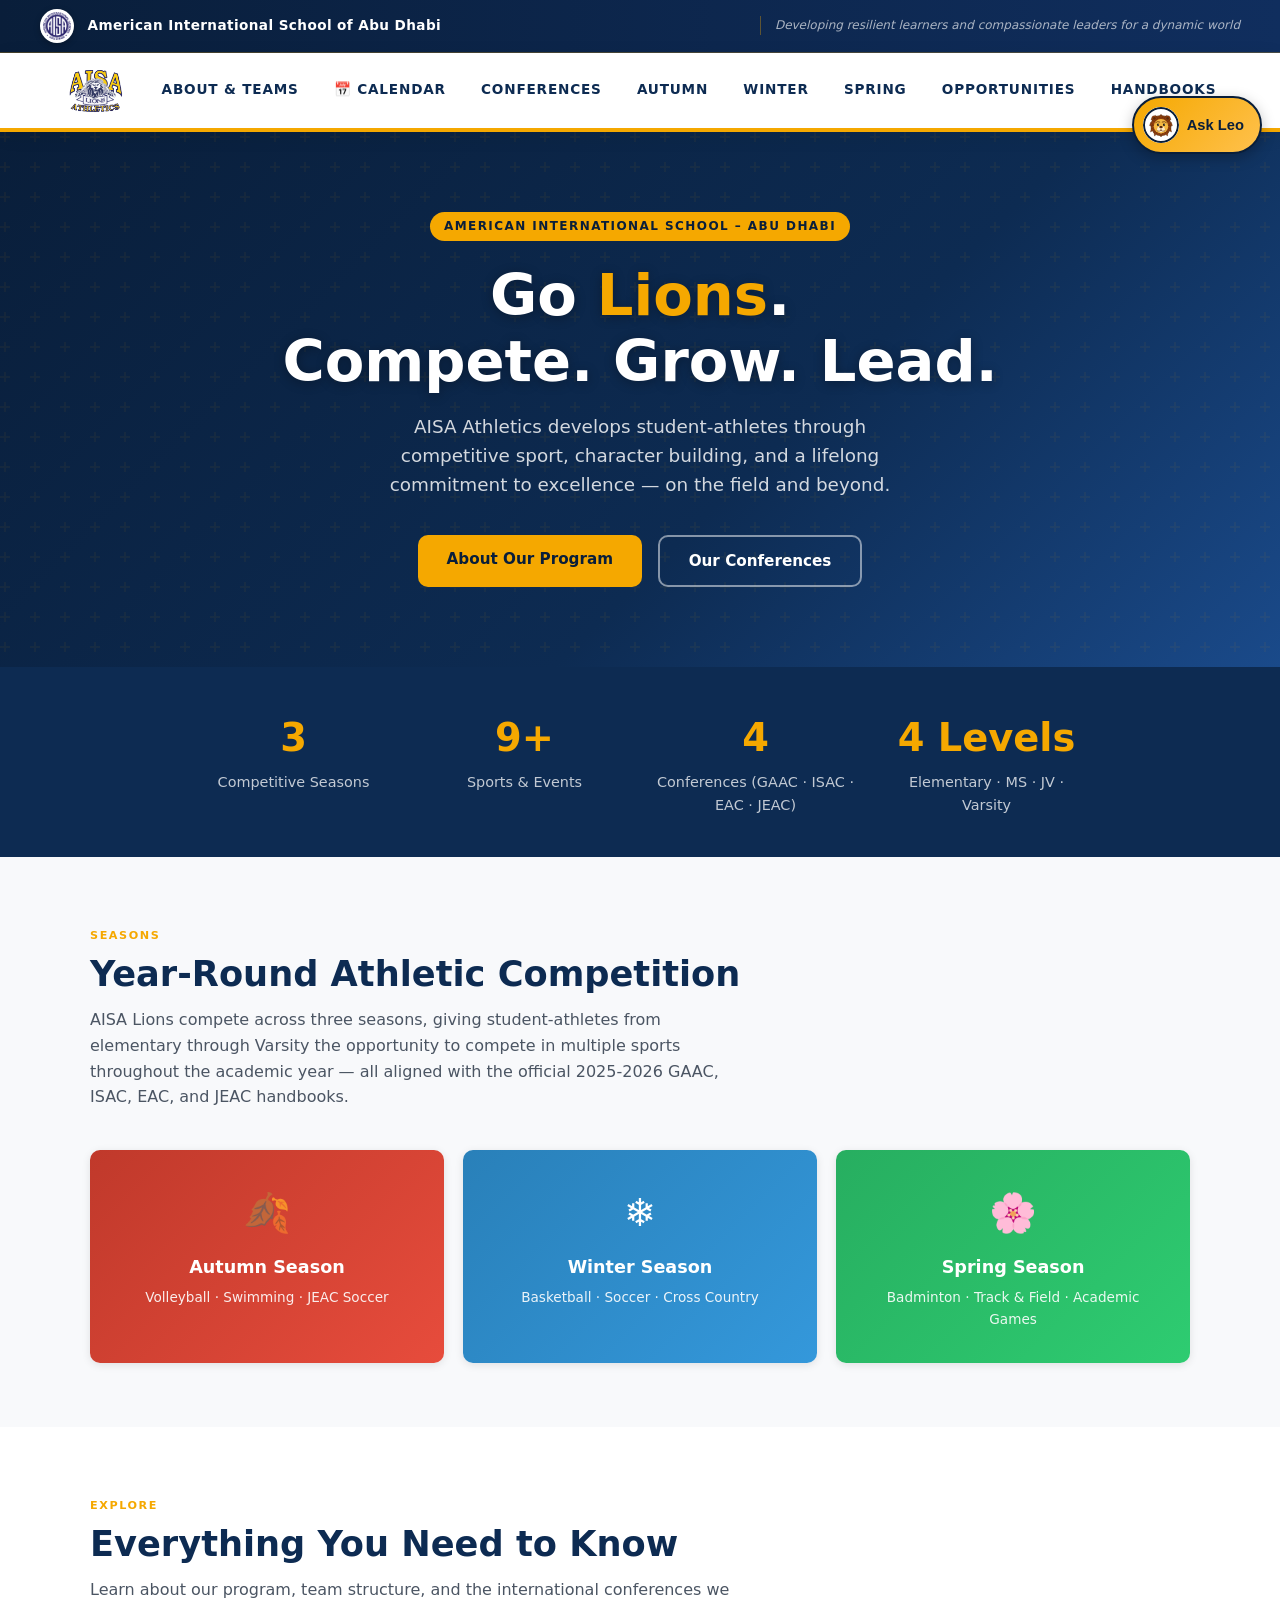
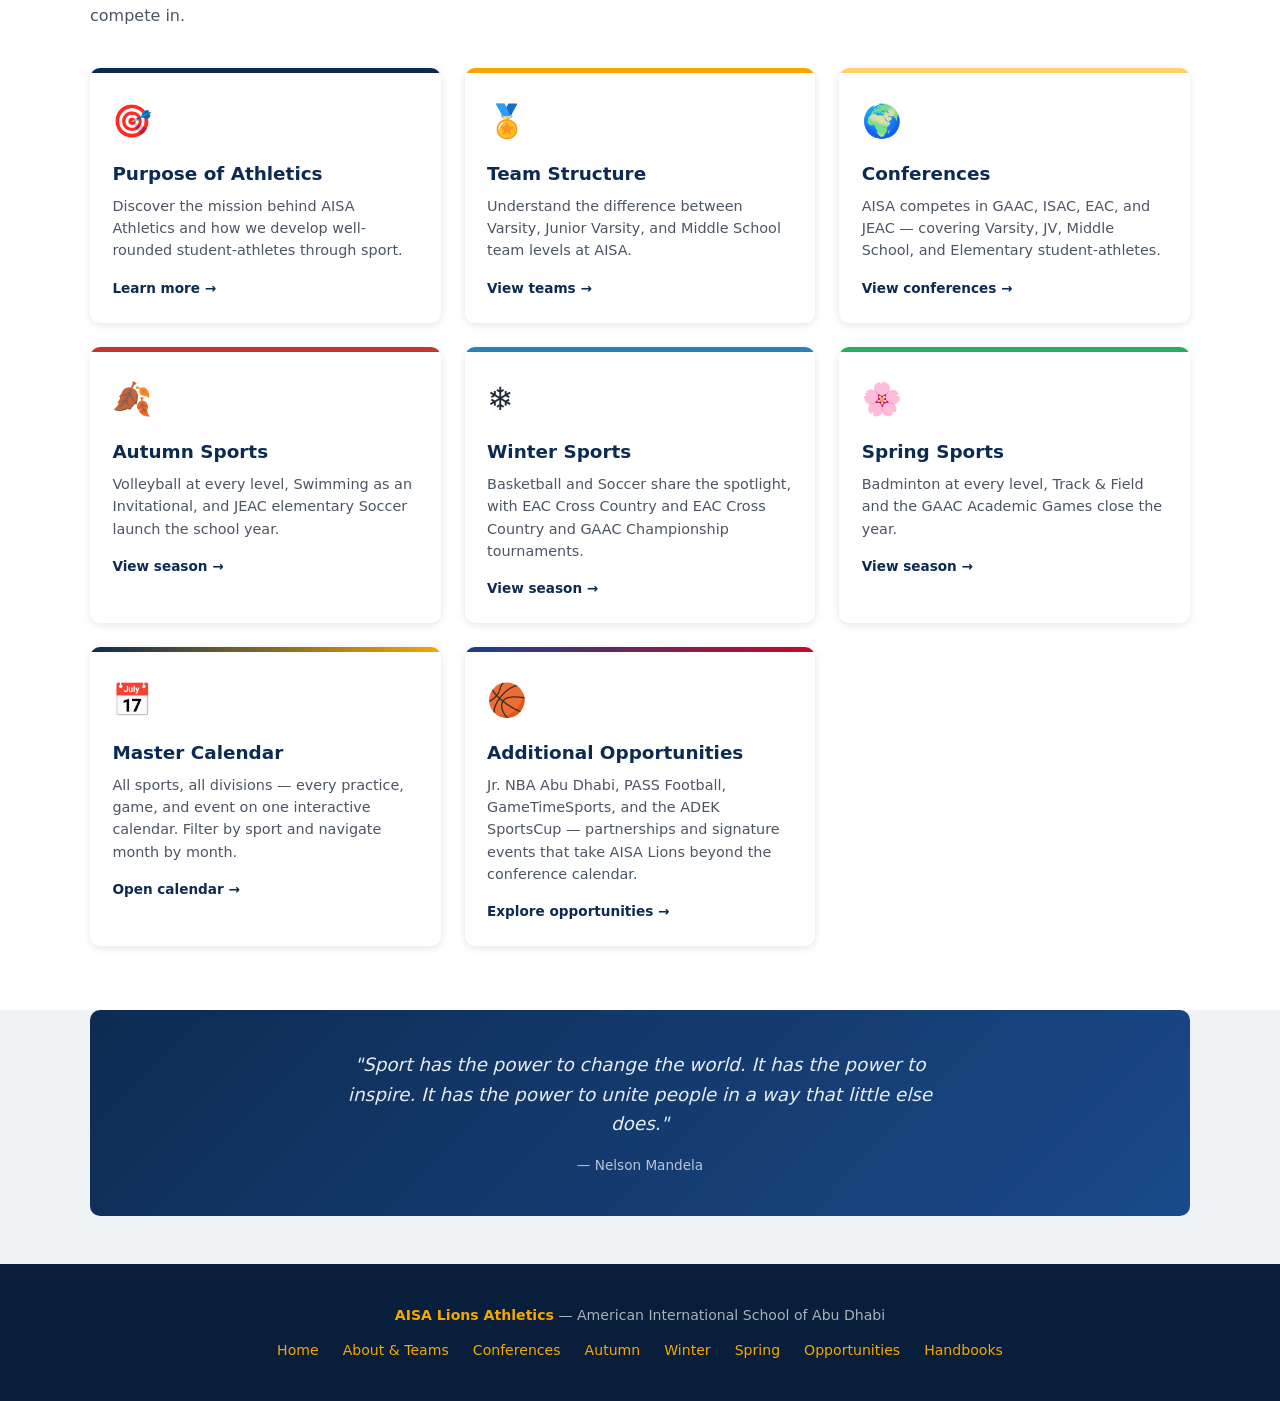
==== commit 9a3acf0a: "Move Calendar to 2nd nav position; rename Handbook to Handbooks across all pages" ====
--- a/index.html
+++ b/index.html
@@ -25,14 +25,14 @@
         <input type="checkbox" id="nav-toggle-checkbox" />
         <label for="nav-toggle-checkbox" class="nav-toggle" aria-label="Toggle navigation">☰</label>
         <ul class="nav-links">
-          <li><a href="purpose.html">About &amp; Teams</a></li>
+                    <li><a href="purpose.html">About &amp; Teams</a></li>
+          <li><a href="calendar.html">📅 Calendar</a></li>
           <li><a href="conferences.html">Conferences</a></li>
           <li><a href="autumn.html">Autumn</a></li>
           <li><a href="winter.html">Winter</a></li>
           <li><a href="spring.html">Spring</a></li>
           <li><a href="opportunities.html">Opportunities</a></li>
-          <li><a href="calendar.html">📅 Calendar</a></li>
-          <li><a href="handbook.html">Handbook</a></li>
+          <li><a href="handbook.html">Handbooks</a></li>
         </ul>
       </div>
     </nav>
@@ -200,7 +200,7 @@
       <a href="winter.html">Winter</a>
       <a href="spring.html">Spring</a>
       <a href="opportunities.html">Opportunities</a>
-      <a href="handbook.html">Handbook</a>
+      <a href="handbook.html">Handbooks</a>
     </div>
   </footer>
 
